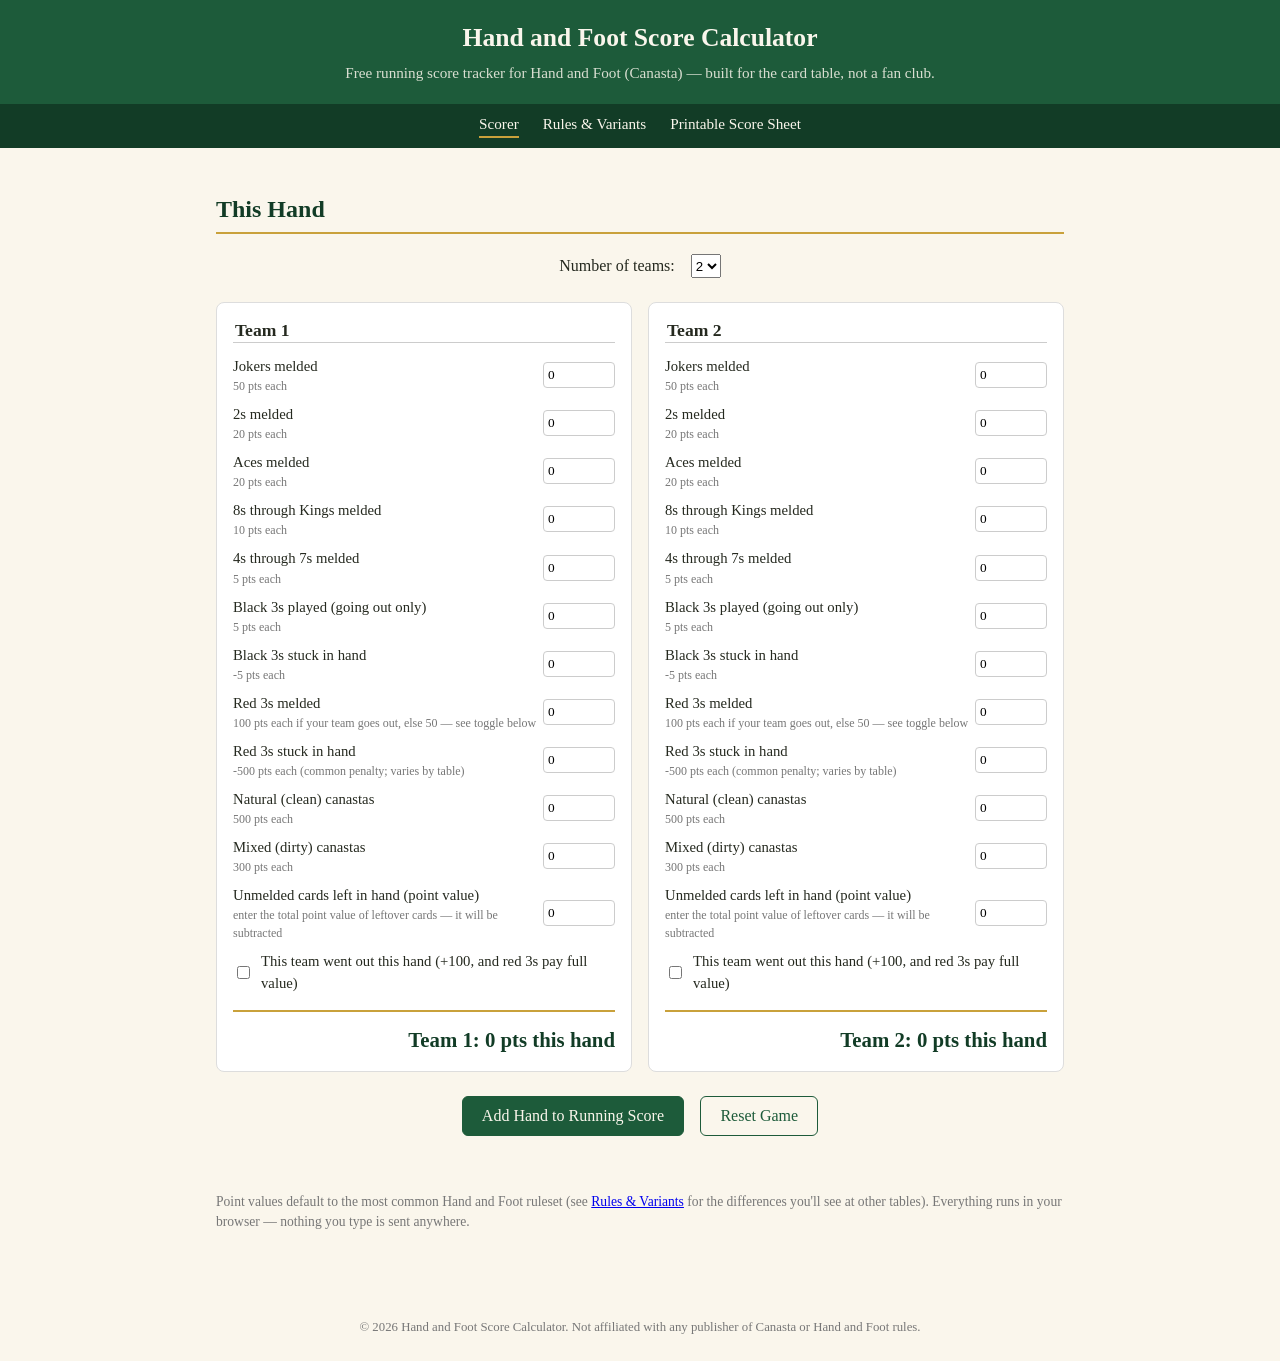
==== index.html @ 941b701f "Add og:url meta tags now that the site has a live URL" ====
<!doctype html>
<html lang="en">
<head>
<meta charset="utf-8">
<meta name="viewport" content="width=device-width, initial-scale=1">
<title>Hand and Foot Score Calculator — Free Online Canasta Scorer</title>
<meta name="description" content="Free Hand and Foot (Canasta) score calculator. Track melds, red threes, going-out bonus, and canasta bonuses for every hand, with running totals and a printable score sheet.">
<meta property="og:type" content="website">
<meta property="og:url" content="https://tonatihuai2026.github.io/hand-and-foot-canasta-scorer/index.html">
<meta property="og:title" content="Hand and Foot Score Calculator — Free Online Canasta Scorer">
<meta property="og:description" content="Free Hand and Foot (Canasta) score calculator. Track melds, red threes, going-out bonus, and canasta bonuses for every hand, with running totals and a printable score sheet.">
<meta name="twitter:card" content="summary">
<link rel="stylesheet" href="styles.css">
</head>
<body>
<header>
  <h1>Hand and Foot Score Calculator</h1>
  <p>Free running score tracker for Hand and Foot (Canasta) — built for the card table, not a fan club.</p>
</header>
<nav>
  <a href="index.html" class="active">Scorer</a>
  <a href="rules.html">Rules &amp; Variants</a>
  <a href="score-sheet.html">Printable Score Sheet</a>
</nav>
<main>
  <h2>This Hand</h2>
  <div class="round-controls no-print" style="margin-top:0;">
    <label for="teamCount" style="align-self:center;">Number of teams:</label>
    <select id="teamCount">
      <option value="2">2</option>
      <option value="3">3</option>
      <option value="4">4</option>
    </select>
  </div>
  <div class="teams" id="teams"></div>

  <div class="round-controls">
    <button id="addRound">Add Hand to Running Score</button>
    <button class="secondary" id="resetAll">Reset Game</button>
  </div>

  <h2 id="historyHeading" style="display:none;">Running Score</h2>
  <table class="history no-print" id="historyTable" style="display:none;">
    <thead><tr id="historyHead"></tr></thead>
    <tbody id="historyBody"></tbody>
  </table>
  <div class="grand-totals" id="grandTotals"></div>

  <p class="no-print" style="margin-top:2rem; font-size:.85rem; color:#777;">
    Point values default to the most common Hand and Foot ruleset (see
    <a href="rules.html">Rules &amp; Variants</a> for the differences you'll see at other
    tables). Everything runs in your browser — nothing you type is sent anywhere.
  </p>
</main>
<footer>
  &copy; 2026 Hand and Foot Score Calculator. Not affiliated with any publisher of Canasta or Hand and Foot rules.
</footer>
<script src="scorer.js"></script>
</body>
</html>
---- styles.css ----
:root {
  --green: #1d5b3a;
  --green-dark: #123c26;
  --cream: #faf6ec;
  --gold: #c9a13b;
  --red: #a4302a;
  --ink: #25291f;
}

* { box-sizing: border-box; }

body {
  margin: 0;
  font-family: Georgia, "Times New Roman", serif;
  background: var(--cream);
  color: var(--ink);
  line-height: 1.5;
}

header {
  background: var(--green);
  color: var(--cream);
  padding: 1.2rem 1rem;
  text-align: center;
}

header h1 {
  margin: 0 0 .25rem;
  font-size: 1.6rem;
}

header p {
  margin: 0;
  font-size: .95rem;
  opacity: .85;
}

nav {
  display: flex;
  justify-content: center;
  gap: 1.5rem;
  background: var(--green-dark);
  padding: .6rem 1rem;
}

nav a {
  color: var(--cream);
  text-decoration: none;
  font-size: .95rem;
  border-bottom: 2px solid transparent;
}

nav a:hover, nav a.active {
  border-bottom-color: var(--gold);
}

main {
  max-width: 880px;
  margin: 0 auto;
  padding: 1.5rem 1rem 3rem;
}

h2 {
  color: var(--green-dark);
  border-bottom: 2px solid var(--gold);
  padding-bottom: .3rem;
}

.teams {
  display: grid;
  grid-template-columns: 1fr 1fr;
  gap: 1rem;
  margin-bottom: 1.5rem;
}

@media (max-width: 600px) {
  .teams { grid-template-columns: 1fr; }
}

.team {
  background: #fff;
  border: 1px solid #ddd;
  border-radius: 8px;
  padding: 1rem;
}

.team h3 {
  margin-top: 0;
  color: var(--green);
}

.team input[type="text"] {
  font-size: 1.1rem;
  font-weight: bold;
  border: none;
  border-bottom: 1px solid #ccc;
  background: transparent;
  width: 100%;
  margin-bottom: .75rem;
  font-family: inherit;
  color: var(--ink);
}

.field-row {
  display: flex;
  justify-content: space-between;
  align-items: center;
  margin-bottom: .5rem;
  font-size: .92rem;
}

.field-row label { flex: 1; }

.field-row input[type="number"] {
  width: 4.5rem;
  padding: .25rem;
  border: 1px solid #ccc;
  border-radius: 4px;
  font-family: inherit;
}

.field-row .hint {
  font-size: .75rem;
  color: #777;
  display: block;
}

.checkbox-row {
  display: flex;
  align-items: center;
  gap: .5rem;
  margin: .5rem 0;
  font-size: .92rem;
}

.score-total {
  margin-top: 1rem;
  padding-top: .75rem;
  border-top: 2px solid var(--gold);
  font-size: 1.3rem;
  font-weight: bold;
  text-align: right;
  color: var(--green-dark);
}

.round-controls {
  display: flex;
  justify-content: center;
  gap: 1rem;
  margin: 1.5rem 0;
}

button {
  font-family: inherit;
  font-size: 1rem;
  padding: .6rem 1.2rem;
  border-radius: 6px;
  border: 1px solid var(--green);
  background: var(--green);
  color: var(--cream);
  cursor: pointer;
}

button.secondary {
  background: transparent;
  color: var(--green);
}

button:hover { opacity: .9; }

table.history {
  width: 100%;
  border-collapse: collapse;
  margin-top: 1rem;
  background: #fff;
}

table.history th, table.history td {
  border: 1px solid #ddd;
  padding: .5rem;
  text-align: center;
}

table.history th {
  background: var(--green);
  color: var(--cream);
}

.grand-totals {
  display: flex;
  justify-content: space-around;
  margin-top: 1rem;
  font-size: 1.4rem;
  font-weight: bold;
}

.variant-card {
  background: #fff;
  border: 1px solid #ddd;
  border-left: 4px solid var(--gold);
  border-radius: 4px;
  padding: .8rem 1rem;
  margin-bottom: 1rem;
}

footer {
  text-align: center;
  font-size: .8rem;
  color: #777;
  padding: 1.5rem 1rem;
}

@media print {
  header, nav, .round-controls, footer, .no-print { display: none !important; }
  body { background: #fff; }
}
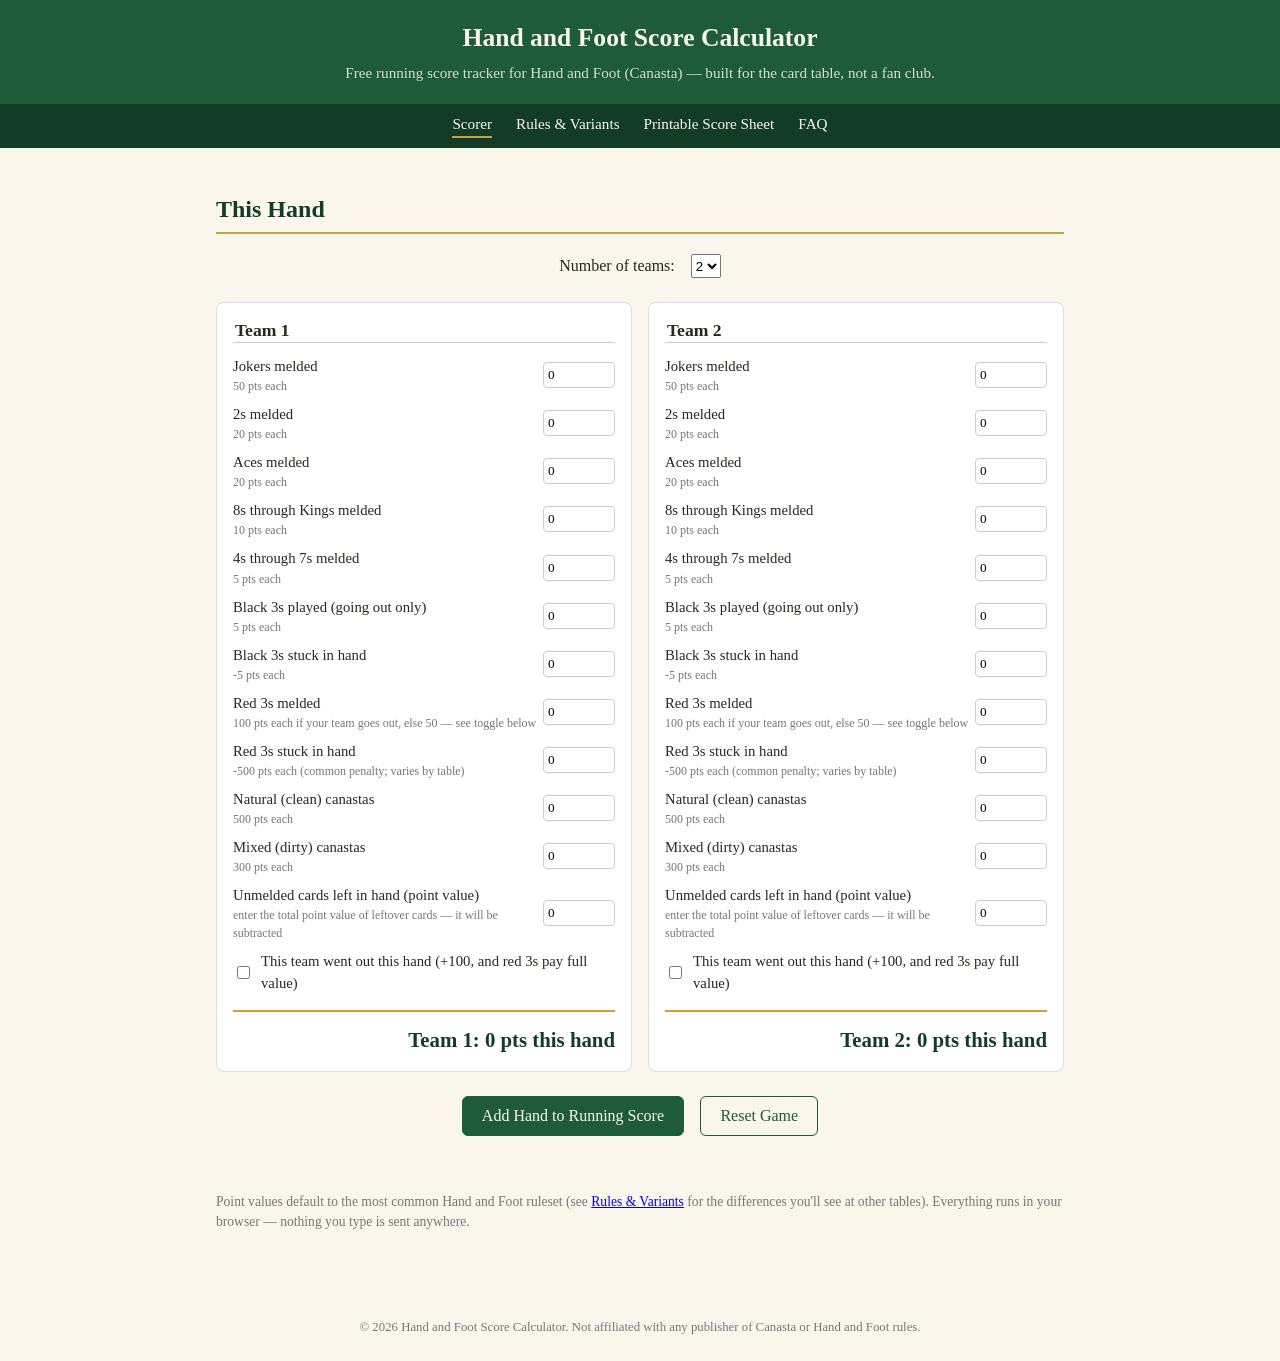
==== commit ebd2d77a: "Add FAQ page (FAQPage JSON-LD) targeting long-tail queries; link from nav; add to sitemap" ====
--- a/index.html
+++ b/index.html
@@ -10,6 +10,25 @@
 <meta property="og:title" content="Hand and Foot Score Calculator — Free Online Canasta Scorer">
 <meta property="og:description" content="Free Hand and Foot (Canasta) score calculator. Track melds, red threes, going-out bonus, and canasta bonuses for every hand, with running totals and a printable score sheet.">
 <meta name="twitter:card" content="summary">
+<meta name="google-site-verification" content="00EPOl2j6lxPJyEcT6muK9ndbSertQc6TBF4gq02QoQ" />
+<meta name="google-adsense-account" content="ca-pub-8781477226668093">
+<script async src="https://pagead2.googlesyndication.com/pagead/js/adsbygoogle.js?client=ca-pub-8781477226668093" crossorigin="anonymous"></script>
+<script type="application/ld+json">
+{
+  "@context": "https://schema.org",
+  "@type": "WebApplication",
+  "name": "Hand and Foot Score Calculator",
+  "url": "https://tonatihuai2026.github.io/hand-and-foot-canasta-scorer/",
+  "applicationCategory": "GameApplication",
+  "operatingSystem": "Any (runs in browser)",
+  "description": "Free Hand and Foot (Canasta) score calculator. Track melds, red threes, going-out bonus, and canasta bonuses for every hand, with running totals and a printable score sheet.",
+  "offers": {
+    "@type": "Offer",
+    "price": "0",
+    "priceCurrency": "USD"
+  }
+}
+</script>
 <link rel="stylesheet" href="styles.css">
 </head>
 <body>
@@ -21,6 +40,7 @@
   <a href="index.html" class="active">Scorer</a>
   <a href="rules.html">Rules &amp; Variants</a>
   <a href="score-sheet.html">Printable Score Sheet</a>
+  <a href="faq.html">FAQ</a>
 </nav>
 <main>
   <h2>This Hand</h2>
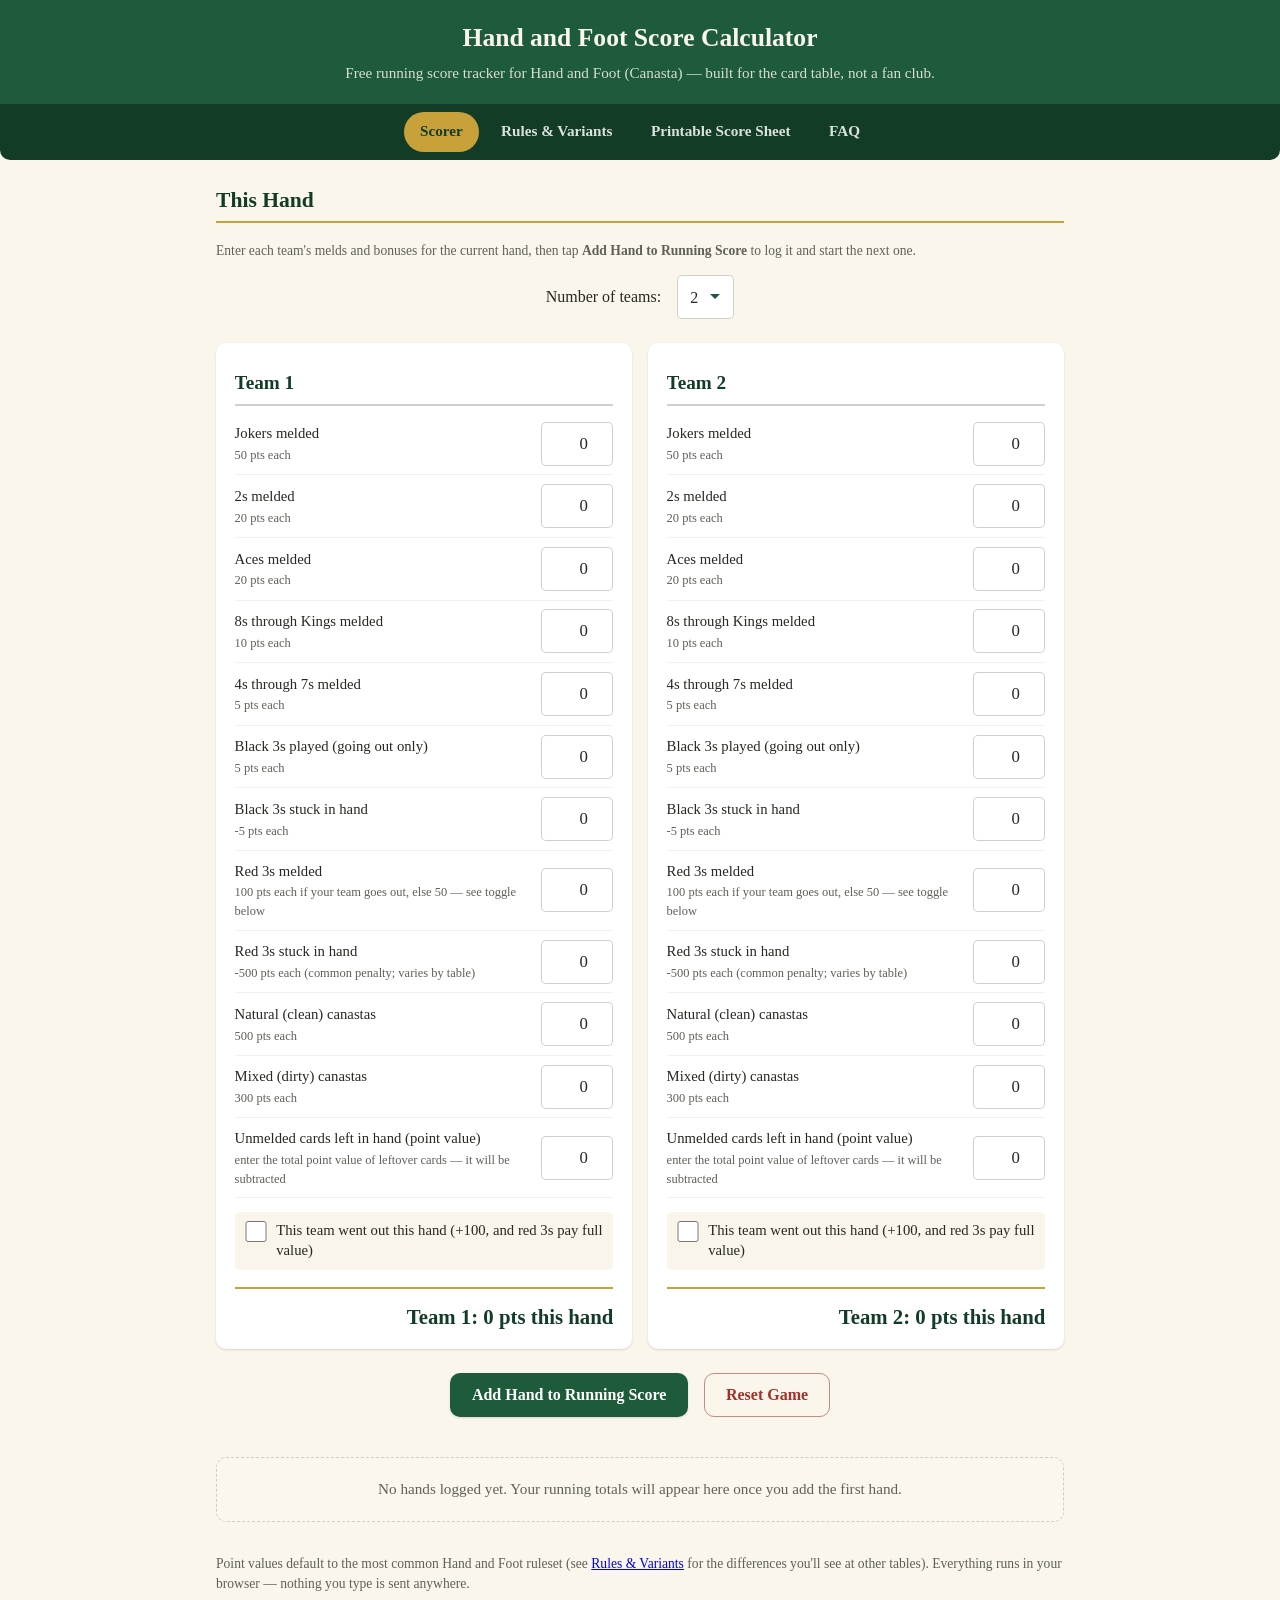
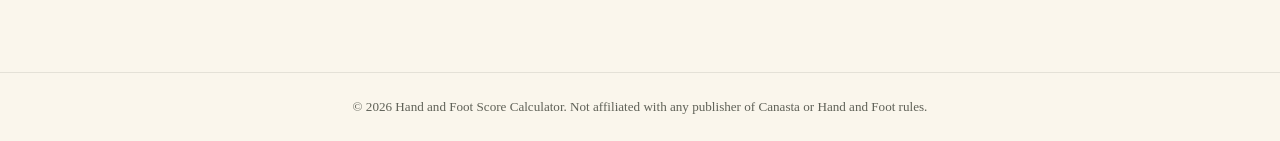
==== commit 616b4e65: "UX/UI polish: tap targets, contrast, empty state, affordances Adversarial mobile review fixes (CSS/m" ====
--- a/index.html
+++ b/index.html
@@ -11,6 +11,7 @@
 <meta property="og:description" content="Free Hand and Foot (Canasta) score calculator. Track melds, red threes, going-out bonus, and canasta bonuses for every hand, with running totals and a printable score sheet.">
 <meta name="twitter:card" content="summary">
 <meta name="google-site-verification" content="00EPOl2j6lxPJyEcT6muK9ndbSertQc6TBF4gq02QoQ" />
+<meta name="google-site-verification" content="vcQAwsOMbG5UuDanWVq7T7KQQGwqCF837cfBN2HMVBc" />
 <meta name="google-adsense-account" content="ca-pub-8781477226668093">
 <script async src="https://pagead2.googlesyndication.com/pagead/js/adsbygoogle.js?client=ca-pub-8781477226668093" crossorigin="anonymous"></script>
 <script type="application/ld+json">
@@ -44,7 +45,11 @@
 </nav>
 <main>
   <h2>This Hand</h2>
-  <div class="round-controls no-print" style="margin-top:0;">
+  <p class="note no-print" style="margin-top:.4rem;">
+    Enter each team's melds and bonuses for the current hand, then tap
+    <strong>Add Hand to Running Score</strong> to log it and start the next one.
+  </p>
+  <div class="round-controls no-print" style="margin-top:.75rem;">
     <label for="teamCount" style="align-self:center;">Number of teams:</label>
     <select id="teamCount">
       <option value="2">2</option>
@@ -56,7 +61,7 @@
 
   <div class="round-controls">
     <button id="addRound">Add Hand to Running Score</button>
-    <button class="secondary" id="resetAll">Reset Game</button>
+    <button class="danger" id="resetAll">Reset Game</button>
   </div>
 
   <h2 id="historyHeading" style="display:none;">Running Score</h2>
@@ -65,8 +70,11 @@
     <tbody id="historyBody"></tbody>
   </table>
   <div class="grand-totals" id="grandTotals"></div>
+  <p class="empty-state no-print" id="historyEmpty">
+    No hands logged yet. Your running totals will appear here once you add the first hand.
+  </p>
 
-  <p class="no-print" style="margin-top:2rem; font-size:.85rem; color:#777;">
+  <p class="note no-print" style="margin-top:2rem;">
     Point values default to the most common Hand and Foot ruleset (see
     <a href="rules.html">Rules &amp; Variants</a> for the differences you'll see at other
     tables). Everything runs in your browser — nothing you type is sent anywhere.
--- a/styles.css
+++ b/styles.css
@@ -5,6 +5,22 @@
   --gold: #c9a13b;
   --red: #a4302a;
   --ink: #25291f;
+
+  /* --- design-system adapter (added by the design-system refresh) --- */
+  --ds-primary: var(--green);
+  --ds-primary-dark: var(--green-dark);
+  --ds-surface: #ffffff;
+  --ds-bg: var(--cream);
+  --ds-ink: var(--ink);
+  --ds-accent: var(--gold);
+  --ds-radius: 10px;
+  --ds-shadow: 0 1px 3px rgba(0,0,0,.08), 0 1px 2px rgba(0,0,0,.06);
+  --ds-shadow-hover: 0 4px 10px rgba(0,0,0,.10), 0 2px 4px rgba(0,0,0,.08);
+
+  /* accessible muted text (>=4.5:1 on cream/white, replaces #777) */
+  --ds-muted: #5f6157;
+  /* minimum comfortable touch target */
+  --ds-tap: 44px;
 }
 
 * { box-sizing: border-box; }
@@ -38,20 +54,39 @@
 nav {
   display: flex;
   justify-content: center;
-  gap: 1.5rem;
-  background: var(--green-dark);
-  padding: .6rem 1rem;
+  flex-wrap: wrap;
+  gap: .4rem;
+  background: var(--ds-primary-dark, var(--green-dark));
+  padding: .5rem .75rem;
+  border-radius: 0 0 var(--ds-radius, 10px) var(--ds-radius, 10px);
 }
 
 nav a {
-  color: var(--cream);
+  color: var(--ds-surface, var(--cream));
   text-decoration: none;
   font-size: .95rem;
-  border-bottom: 2px solid transparent;
-}
-
-nav a:hover, nav a.active {
-  border-bottom-color: var(--gold);
+  font-weight: 600;
+  padding: .55rem 1rem;
+  border-radius: 999px;
+  display: inline-block;
+  opacity: .85;
+  transition: background .15s ease, opacity .15s ease, transform .08s ease;
+}
+
+nav a:hover {
+  opacity: 1;
+  background: color-mix(in srgb, var(--ds-surface, #fff) 12%, transparent);
+}
+
+nav a.active {
+  opacity: 1;
+  background: var(--ds-accent);
+  color: var(--ds-primary-dark, var(--green-dark));
+}
+
+nav a:focus-visible {
+  outline: 2px solid var(--ds-accent);
+  outline-offset: 2px;
 }
 
 main {
@@ -64,7 +99,13 @@
   color: var(--green-dark);
   border-bottom: 2px solid var(--gold);
   padding-bottom: .3rem;
-}
+  font-size: 1.35rem;
+  margin-top: 2rem;
+}
+
+h2:first-of-type { margin-top: 0; }
+
+h3 { font-size: 1.15rem; }
 
 .teams {
   display: grid;
@@ -78,95 +119,216 @@
 }
 
 .team {
-  background: #fff;
-  border: 1px solid #ddd;
-  border-radius: 8px;
-  padding: 1rem;
+  background: var(--ds-surface, #fff);
+  border: 1px solid transparent;
+  border-radius: var(--ds-radius, 10px);
+  box-shadow: var(--ds-shadow, 0 1px 3px rgba(0,0,0,.08));
+  padding: 1.1rem;
+  transition: box-shadow .15s ease, transform .08s ease;
+}
+
+@media (hover: hover) {
+  .team:hover {
+    box-shadow: var(--ds-shadow-hover, 0 4px 10px rgba(0,0,0,.10));
+    transform: translateY(-2px);
+  }
 }
 
 .team h3 {
   margin-top: 0;
-  color: var(--green);
+  color: var(--ds-primary, var(--green));
 }
 
 .team input[type="text"] {
-  font-size: 1.1rem;
+  font-size: 1.2rem;
   font-weight: bold;
+  min-height: var(--ds-tap);
   border: none;
-  border-bottom: 1px solid #ccc;
+  border-bottom: 2px solid color-mix(in srgb, var(--ds-ink) 22%, transparent);
   background: transparent;
   width: 100%;
-  margin-bottom: .75rem;
+  margin-bottom: 1rem;
   font-family: inherit;
-  color: var(--ink);
+  color: var(--green-dark);
+  padding: .3rem 0;
+  transition: border-color .15s ease;
+}
+
+.team input[type="text"]:focus {
+  outline: none;
+  border-bottom-color: var(--ds-primary);
 }
 
 .field-row {
   display: flex;
   justify-content: space-between;
   align-items: center;
-  margin-bottom: .5rem;
+  gap: .75rem;
+  margin-bottom: .55rem;
+  padding-bottom: .55rem;
+  border-bottom: 1px solid color-mix(in srgb, var(--ds-ink) 7%, transparent);
   font-size: .92rem;
 }
 
-.field-row label { flex: 1; }
+.field-row:last-of-type { border-bottom: none; }
+
+.field-row label { flex: 1; min-width: 0; }
 
 .field-row input[type="number"] {
   width: 4.5rem;
-  padding: .25rem;
-  border: 1px solid #ccc;
-  border-radius: 4px;
+  min-height: var(--ds-tap);
+  text-align: right;
+  padding: .5rem .6rem;
+  font-size: 1.05rem;
+  border: 1.5px solid color-mix(in srgb, var(--ds-ink) 22%, transparent);
+  border-radius: calc(var(--ds-radius, 10px) * .5);
+  background: var(--ds-surface, #fff);
+  color: var(--ds-ink);
   font-family: inherit;
+  transition: border-color .15s ease, box-shadow .15s ease;
+}
+
+.field-row input[type="number"]:hover {
+  border-color: color-mix(in srgb, var(--ds-ink) 32%, transparent);
+}
+
+.field-row input[type="number"]:focus {
+  outline: none;
+  border-color: var(--ds-primary);
+  box-shadow: 0 0 0 3px color-mix(in srgb, var(--ds-primary) 18%, transparent);
 }
 
 .field-row .hint {
-  font-size: .75rem;
-  color: #777;
+  font-size: .78rem;
+  color: var(--ds-muted);
   display: block;
+  margin-top: .1rem;
 }
 
 .checkbox-row {
   display: flex;
-  align-items: center;
-  gap: .5rem;
-  margin: .5rem 0;
+  align-items: flex-start;
+  gap: .6rem;
+  margin: .85rem 0 .25rem;
+  padding: .55rem .65rem;
   font-size: .92rem;
+  color: var(--ds-ink);
+  background: color-mix(in srgb, var(--ds-accent) 10%, transparent);
+  border-radius: calc(var(--ds-radius, 10px) * .5);
+}
+
+.checkbox-row input[type="checkbox"] {
+  width: 1.35rem;
+  height: 1.35rem;
+  flex: 0 0 auto;
+  margin: 0;
+  accent-color: var(--ds-primary);
+  cursor: pointer;
+}
+
+.checkbox-row label {
+  cursor: pointer;
+  line-height: 1.35;
+  padding-top: .05rem;
 }
 
 .score-total {
-  margin-top: 1rem;
-  padding-top: .75rem;
+  margin-top: 1.1rem;
+  padding-top: .85rem;
   border-top: 2px solid var(--gold);
   font-size: 1.3rem;
   font-weight: bold;
   text-align: right;
   color: var(--green-dark);
+  line-height: 1.3;
 }
 
 .round-controls {
   display: flex;
   justify-content: center;
+  align-items: center;
+  flex-wrap: wrap;
   gap: 1rem;
   margin: 1.5rem 0;
+}
+
+select#teamCount {
+  font-family: inherit;
+  font-size: 1rem;
+  min-height: var(--ds-tap);
+  padding: .4rem 2.2rem .4rem .75rem;
+  border: 1.5px solid color-mix(in srgb, var(--ds-ink) 22%, transparent);
+  border-radius: calc(var(--ds-radius, 10px) * .5);
+  background: var(--ds-surface, #fff)
+    url("data:image/svg+xml;utf8,<svg xmlns='http://www.w3.org/2000/svg' width='12' height='8' viewBox='0 0 12 8'><path fill='%231d5b3a' d='M1 1l5 5 5-5'/></svg>")
+    no-repeat right .8rem center;
+  color: var(--ds-ink);
+  appearance: none;
+  -webkit-appearance: none;
+  cursor: pointer;
+}
+
+select#teamCount:focus-visible {
+  outline: 2px solid var(--ds-accent);
+  outline-offset: 2px;
+}
+
+@media (max-width: 600px) {
+  .round-controls button { flex: 1 1 100%; }
 }
 
 button {
   font-family: inherit;
   font-size: 1rem;
-  padding: .6rem 1.2rem;
-  border-radius: 6px;
-  border: 1px solid var(--green);
-  background: var(--green);
-  color: var(--cream);
+  font-weight: 600;
+  min-height: var(--ds-tap);
+  padding: .65rem 1.3rem;
+  border-radius: var(--ds-radius, 10px);
+  border: 1px solid transparent;
+  background: var(--ds-primary, var(--green));
+  color: var(--ds-surface, var(--cream));
   cursor: pointer;
-}
+  box-shadow: var(--ds-shadow, 0 1px 3px rgba(0,0,0,.08));
+  transition: transform .08s ease, box-shadow .15s ease, opacity .15s ease;
+}
+
+@media (hover: hover) {
+  button:hover {
+    box-shadow: var(--ds-shadow-hover, 0 4px 10px rgba(0,0,0,.1));
+    transform: translateY(-1px);
+  }
+}
+
+button:active { transform: translateY(0); opacity: .92; }
 
 button.secondary {
   background: transparent;
-  color: var(--green);
-}
-
-button:hover { opacity: .9; }
+  color: var(--ds-primary, var(--green));
+  border-color: var(--ds-primary, var(--green));
+  box-shadow: none;
+}
+
+button.secondary:hover {
+  background: color-mix(in srgb, var(--ds-primary) 8%, transparent);
+  box-shadow: none;
+}
+
+button.danger {
+  background: transparent;
+  color: var(--red);
+  border-color: color-mix(in srgb, var(--red) 55%, transparent);
+  box-shadow: none;
+}
+
+button.danger:hover {
+  background: color-mix(in srgb, var(--red) 8%, transparent);
+  box-shadow: none;
+}
+
+button:focus-visible {
+  outline: 2px solid var(--ds-accent);
+  outline-offset: 2px;
+}
 
 table.history {
   width: 100%;
@@ -188,10 +350,23 @@
 
 .grand-totals {
   display: flex;
+  flex-wrap: wrap;
   justify-content: space-around;
+  gap: .5rem;
   margin-top: 1rem;
-  font-size: 1.4rem;
+  font-size: 1.35rem;
   font-weight: bold;
+  color: var(--green-dark);
+}
+
+.grand-totals div {
+  background: var(--ds-surface, #fff);
+  border: 1px solid color-mix(in srgb, var(--ds-ink) 10%, transparent);
+  border-top: 3px solid var(--gold);
+  border-radius: var(--ds-radius, 10px);
+  padding: .75rem 1.1rem;
+  text-align: center;
+  flex: 1 1 auto;
 }
 
 .variant-card {
@@ -205,10 +380,32 @@
 
 footer {
   text-align: center;
-  font-size: .8rem;
-  color: #777;
+  font-size: .82rem;
+  color: var(--ds-muted);
   padding: 1.5rem 1rem;
-}
+  border-top: 1px solid color-mix(in srgb, var(--ds-ink) 10%, transparent);
+  margin-top: 1rem;
+}
+
+/* shared empty-state / helper note */
+.empty-state {
+  text-align: center;
+  color: var(--ds-muted);
+  background: color-mix(in srgb, var(--ds-accent) 8%, var(--ds-surface));
+  border: 1px dashed color-mix(in srgb, var(--ds-ink) 20%, transparent);
+  border-radius: var(--ds-radius, 10px);
+  padding: 1.25rem 1rem;
+  margin: 1rem 0;
+  font-size: .95rem;
+}
+
+.note {
+  color: var(--ds-muted);
+  font-size: .85rem;
+}
+
+/* CSS-only empty state: hide the placeholder once scorer.js fills #grandTotals */
+#grandTotals:not(:empty) + #historyEmpty { display: none; }
 
 @media print {
   header, nav, .round-controls, footer, .no-print { display: none !important; }
